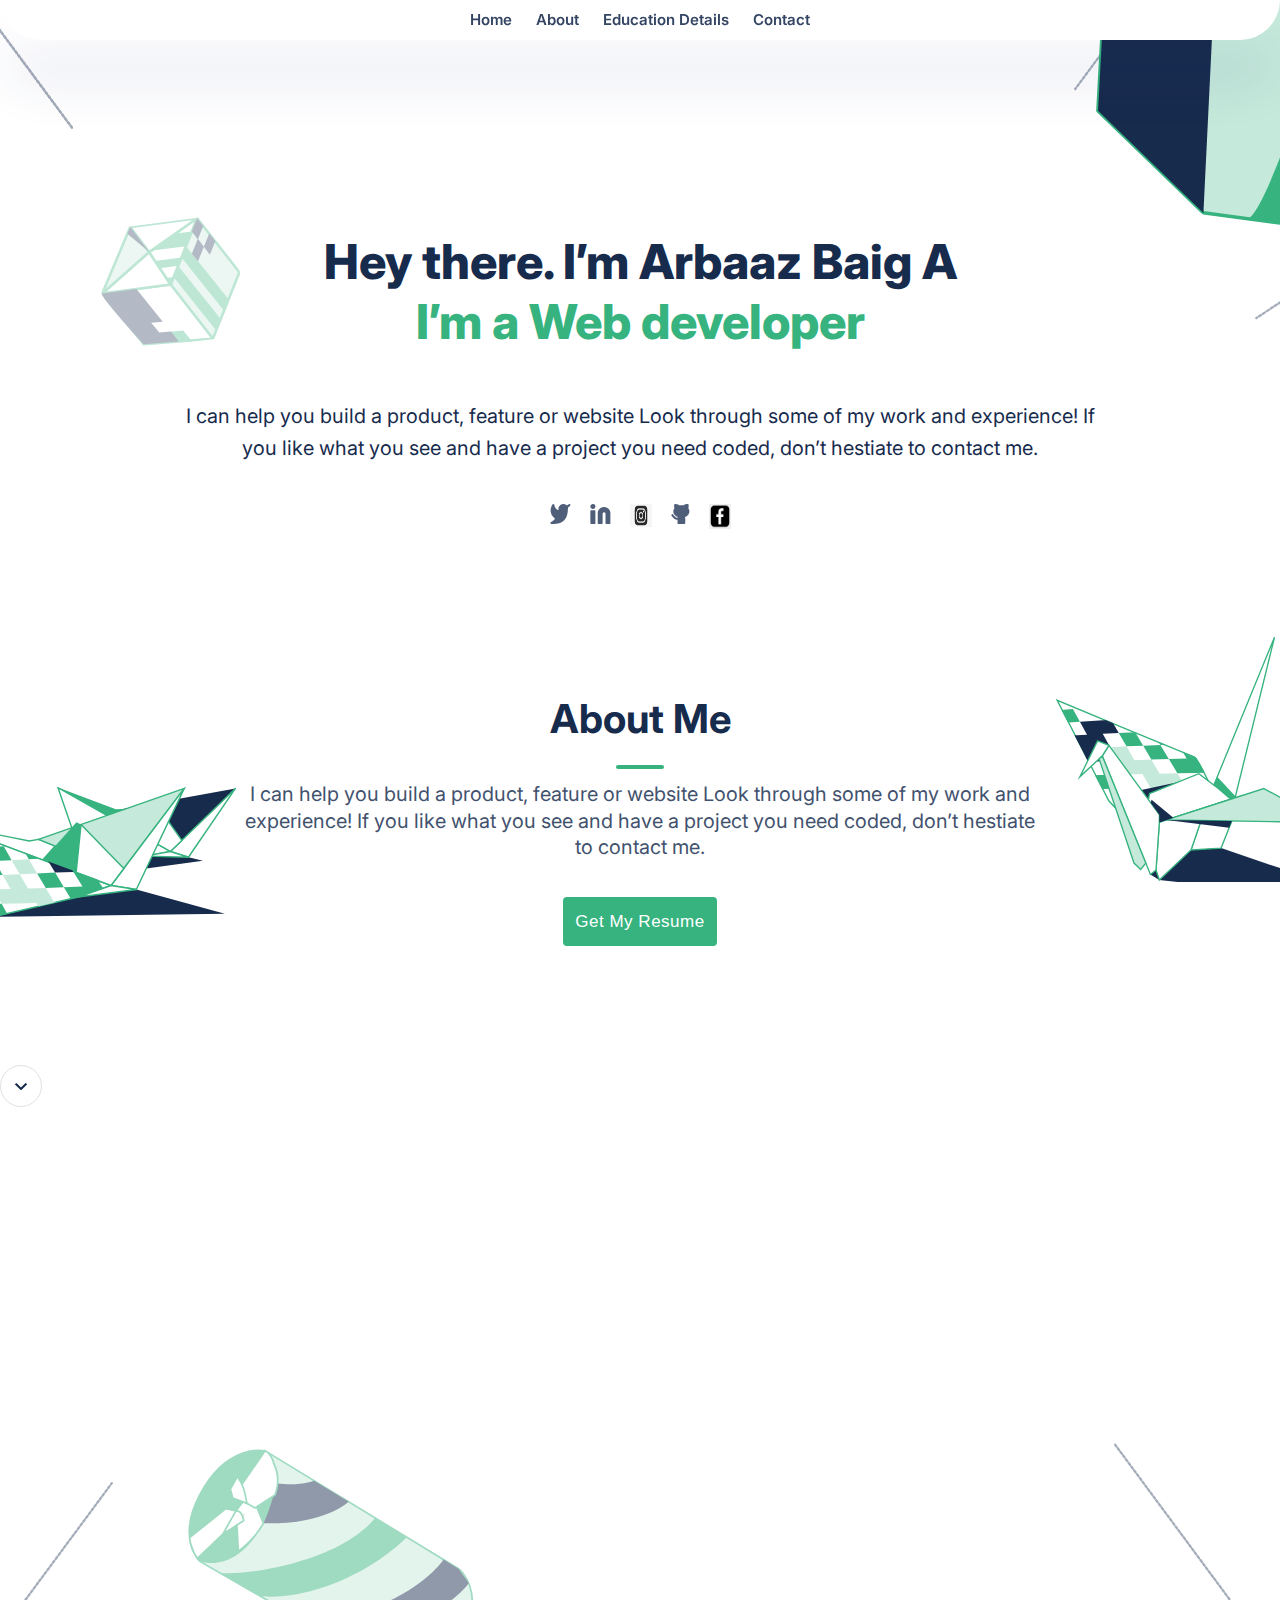
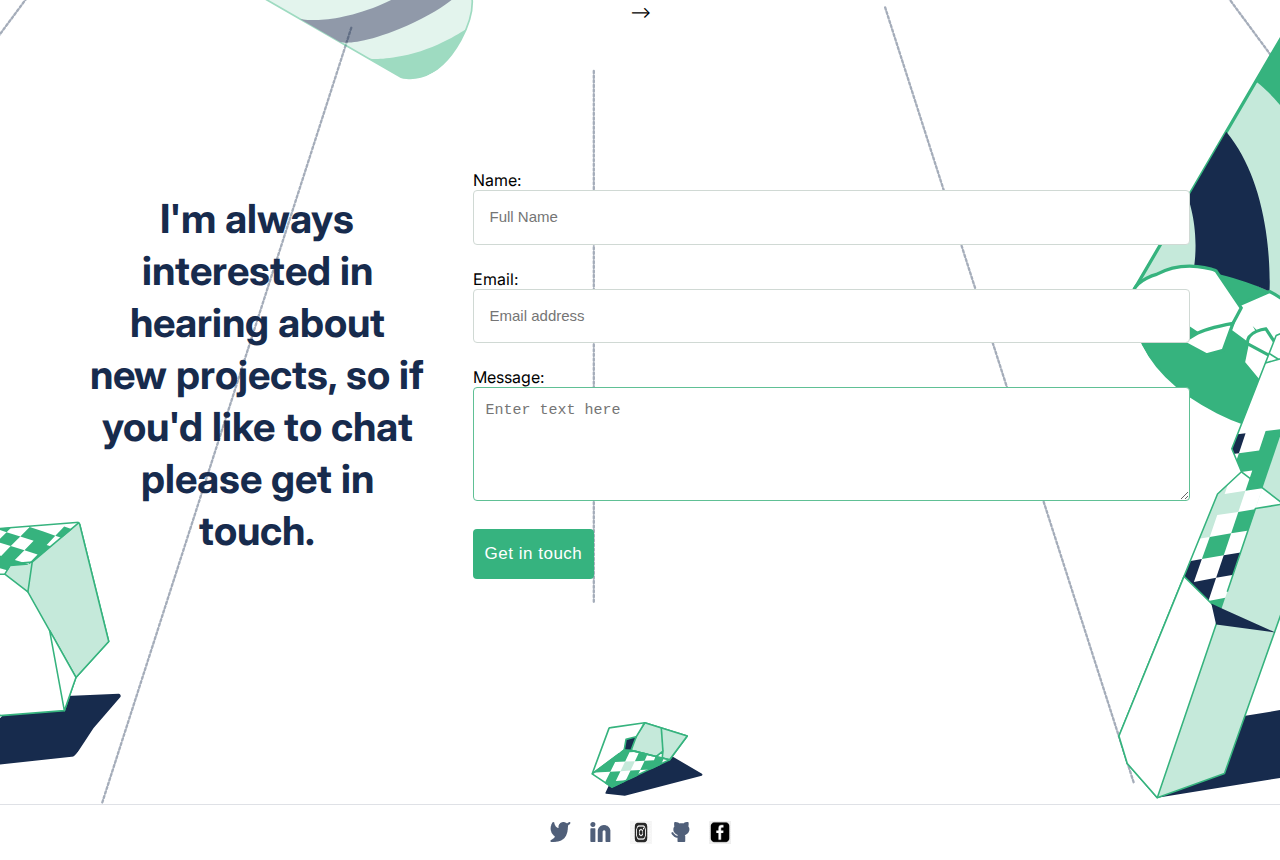
==== index.html @ 04746f84 "Add files via upload" ====
<!doctype html>
<html lang="en">

<head>
    <meta charset="utf-8">
    <meta name="viewport" content="width=device-width, initial-scale=1">

    <title>Portfolio</title>
    <meta name="description" content="Portfolio">
    <meta name="author" content="Arbaaz">
    <meta name="keywords" content="potfolio html css coding >

    <meta property="og:title" content="Portfolio">
    <meta property="og:type" content="website">
    <meta property="og:url" content="#">
    <meta property="og:description" content="Setting up a default portfolio according to template.">

    <link rel="stylesheet" href="css/main.css">
    <link rel="stylesheet" href="css/media-query.css">
    <link rel="license" href="LICENSE">

    <link rel="preconnect" href="https://fonts.googleapis.com">
    <link rel="preconnect" href="https://fonts.gstatic.com" crossorigin>
    <link href="https://fonts.googleapis.com/css2?family=Inter:wght@200;300;400;500&display=swap" rel="stylesheet">

    <script src="scripts/script.js" defer></script>
    <!-- Global site tag (gtag.js) - Google Analytics -->
    <script async src="https://www.googletagmanager.com/gtag/js?id=G-Q357Z2DNB4"></script>
    <script>
        window.dataLayer = window.dataLayer || [];
        function gtag() { window.dataLayer.push(arguments); }
        gtag('js', new Date());

        gtag('config', 'G-Q357Z2DNB4');
    </script>
</head>

<body>
    <div class="wrapper">
        <!-- Header and Nav menu -->
        <header>
            <nav class="top-nav">
                <a id="logo" class="mobile-only" href="#first-page">Welcome</a>
                <button type="button" class="mobile-only" id="open_nav_btn">&#9776;</button>
                <button type="button" class="mobile-only" id="close_nav_btn"><b>X</b></button>
                <ul id="drop-menu" class="drop-menu">
                    <li><a class="menuItem" href="#first-page">Home</a></li>
                    <li><a class="menuItem" href="#main-about">About</a></li>
                    <li><a class="menuItem" href="#second-page">Education Details</a></li>
                    <li><a class="menuItem" href="#contact-me">Contact</a></li>
                </ul>
            </nav>
        </header>

        <main>
            <!-- Main Page -->
            <section class="main-page" id="first-page">
                <h1>Hey there. I’m <span id="my-name">Arbaaz Baig A</span><br> <span id="developer">I’m a Web
                        developer</span></h1>
                <p> I can help you build a product, feature or website Look through some of my work and experience!
                    If you like what you see and have a project you need coded,
                    don’t hestiate to contact me.</p>
                <nav class="nav-bar-bot">
                    <ul>
                        <li>
                            <a href="https://twitter.com/@ArbaazBaig09"><img src="images/twitter.png" alt="Twitter icon"></a>
                        </li>
                        <li>
                            <a href=" www.linkedin.com/in/"><img src="images/Linkedin-icon.png"
                                    alt="Linkedin icon"></a>
                        </li>
                        <li class="imgg">
                            <a href="https://www.instagram.com/king_.slayer07/"><img src="images/insta.png" alt="Instagram icon"></a>
                        </li>
                        <li>
                            <a href="https://github.com/Arbaazbaig98"><img src="images/github.png" alt="Github icon"></a>
                        </li>
                        <li class="im">
                            <a href="https://www.facebook.com/arbaaz.baig.50"><img src="images/fbb1.png" alt="AngelList icon"></a>
                        </li>
                    </ul>
                </nav>
                <!-- About Page -->
                <section class="about-page">
                    <div id="main-about">
                        <h2 id="about-me">About Me</h2>
                        <hr class="separate">
                        <p> I can help you build a product, feature or website Look through some of my work and experience!
                            If
                            you like what you see and have a project you need coded,
                            don’t hestiate to contact me.</p>
                            <button type="button" class="btn"><a href="Cv.docx">Get My Resume</a></button>
                        </div>
                        <div id="more"><a href="#second-page"><img id="more-v" src="images/more-v.svg" alt="Next page"></a>
                        </div>
                    </section>
                    <!-- Project Page -->
                    <!-- <section class="project-page" id="second-page">
                        <header>
                            <h2 id="recent-works">My Recent Works</h2>
                            <hr class="separate">
                        </header>
                        <div class="projects" id="projects">
                        </div>
                        <div class="project_cards" id="popupWrapper">
                        </div>
                    </section>
                <div class="skill-cards">
                    <div class="card">
                        <img src="images/Icon-Langguage.svg" alt="">
                        <h4>Languages</h4>
                        <ul class="card-ul">
                            <li class="card-li">JavaScript</li>
                            <li class="card-li">Ruby</li>
                            <li class="card-li">Html</li>
                            <li class="card-li">css</li>
                        </ul>
                    </div>
                    <div class="card">
                        <img src="images/Icon-Name.svg" alt="">
                        <h4>Frameworks</h4>
                        <ul class="card-ul">
                            <li class="card-li">Bootstrap</li>
                            <li class="card-li">Ruby on rails</li>
                            <li class="card-li">RSpec</li>
                            <li class="card-li">Capybara</li>
                            <li class="card-li">Selenium</li>
                        </ul>
                    </div>
                    <div class="card">
                        <img src="images/Icon_skills.svg" alt="">
                        <h4>Skills</h4>
                        <ul class="card-ul">
                            <li class="card-li">Codekit</li>
                            <li class="card-li">GitHub</li>
                            <li class="card-li">Codepen</li>
                            <li class="card-li">Gitlab</li>
                            <li class="card-li">Terminal</li>
                        </ul>
                    </div>
                </div>
            </section>   --> -->

            <!-- Contact Page -->
            <section class="contact-page" id="contact-me">
                <header>
                    <h2>I'm always interested in hearing about new projects, so if you'd like to chat please get in
                        touch.</h2>
                </header>
                <form id="contact-form" action="https://formspree.io/f/moqyzrzd" method="post">
                    <ul>
                        <li>
                            <label class="form-label" for="username">Name:</label>
                            <input type="text" id="username" name="user-name" placeholder="Full Name" maxlength="30"
                                required>
                        </li>
                        <li>
                            <label class="form-label" for="useremail">Email:</label>
                            <input type="email" id="useremail" name="user-email" placeholder="Email address" required>
                        </li>
                        <li>
                            <label class="form-label" for="comment">Message:</label>
                            <textarea name="msg" id="comment" maxlength="500" placeholder="Enter text here"
                                required></textarea>
                        </li>
                    </ul>
                    <button type="submit">Get in touch</button>
                </form>
            </section>
        </main>

        <footer class="end-page">
            <nav class="nav-bar-bot">
                <ul id="nav-list">
                    <li>
                        <a class="s-link" href="https://twitter.com/"><img src="images/twitter.png" alt="Twitter icon"></a>
                    </li>
                    <li>
                        <a class="s-link" href=" www.linkedin.com/in/"><img src="images/Linkedin-icon.png"
                                alt="Linkedin icon"></a>
                    </li>
                    <li class="imgg">
                        <a class="s-link" href="https://instagram.com/king_.slayer07"><img src="images/insta.png" alt="Medium icon"></a>
                    </li>
                    <li>
                        <a class="s-link" href="https://github.com/Arbaazbaig98"><img src="images/github.png" alt="Github icon"></a>
                    </li>
                    <li class="imgg">
                        <a class="s-link" href="https://www.facebook.com/arbaaz.baig.50"><img src="images/fbb1.png" alt="AngelList icon"></a>
                    </li>
                </ul>
            </nav>
            <a class="my-email mobile-only" href="#">arbaazbaig98@gmail.com</a>
            <hr class="ender mobile-only">
        </footer>
    </div>
</body>
</html>
---- css/main.css ----
/* All document */
* {
  -webkit-box-sizing: border-box;
  -moz-box-sizing: border-box;
  box-sizing: border-box;
}

html {
  /* scroll smoothly via more button */
  scroll-behavior: smooth;
}

body {
  font-family: 'Inter', sans-serif;
  font-style: normal;
  margin: 0%;
  padding: 0%;
  overflow-x: hidden;
}

.wrapper {
  display: flex;
  flex-direction: column;
  margin: 0%;
  padding: 0%;
}

h2 {
  font-weight: bold;
  font-size: 2.5rem;
  line-height: 130%;
  text-align: center;
  color: #172b4d;
}

ul {
  list-style: none;
  padding: 0;
}

a {
  text-decoration: none;
}
.imgg img{
  height: 23px;
  width: 22px;
}
.im img{
  height: 25px;
  width: 22px;
}
.btn a:link{
  color: white;
}
button {
  padding: 12px;
  background-color: #36b37f;
  border: none;
  border-radius: 4px;
  font-weight: 500;
  font-size: 1.0625rem;
  line-height: 150%;
  display: flex;
  align-items: center;
  text-align: center;
  letter-spacing: 0.03em;
  color: #fff;
  margin-bottom: 24px;
  transition: all ease-in-out 0.1s;
}

button:hover {
  cursor: pointer;
  background-color: #008552;
  box-shadow: 0 8px 16px rgba(54, 179, 127, 0.24);
  scale: 1.1;
}

button:active {
  background-color: #008552;
}

/*
  ***NAVBAR***
*/

.top-nav {
  display: block;
  position: fixed;
  top: 0;
  right: 0;
  left: 0;
  z-index: 2;
  width: 100vw;
  height: 48px;
  background-color: white;
  box-shadow: 0 8px 16px rgba(37, 47, 137, 0.08);
}

#logo {
  position: fixed;
  left: 0;
  margin: 10px 24px;
  color: #28352f;
  font-style: normal;
  font-weight: 600;
  font-size: 1.25rem;
  line-height: 140%;
  transition: all ease-in 0.5s;
}

/* copied and adjusted from https://www.tutorialspoint.com/Wobble-Animation-Effect-with-CSS */
@keyframes wobble {
  0% { transform: translateX(0%); }
  15% { transform: translateX(-12.5%) rotate(-5deg); }
  30% { transform: translateX(10%) rotate(3deg); }
  45% { transform: translateX(-7.5%) rotate(-3deg); }
  60% { transform: translateX(5%) rotate(2deg); }
  75% { transform: translateX(-2.5%) rotate(-1deg); }
  100% { transform: translateX(0%); }
}

#logo:hover {
  scale: 1.3;
  animation: wobble 1.5s;
}

#open_nav_btn {
  display: flex;
  align-items: center;
  justify-content: center;
  position: absolute;
  top: 0;
  right: 0;
  width: 24px;
  height: 24px;
  margin: 10px 24px;
  color: #28352f;
  background-color: white;
  font-style: normal;
  font-weight: 600;
  font-size: 1.25rem;
  line-height: 140%;
  transition: all ease-in 0.5s;
}

#close_nav_btn {
  display: none;
  align-items: center;
  justify-content: center;
  position: absolute;
  top: 0;
  right: 0;
  width: 24px;
  height: 24px;
  margin: 10px 24px;
  color: #67798e;
  background-color: white;
  font-style: normal;
  font-weight: 600;
  font-size: 1.25rem;
  line-height: 140%;
  transition: all ease-in 0.5s;
}

#close_nav_btn:hover,
#open_nav_btn:hover {
  cursor: pointer;
  scale: 1.3;
  animation: wobble 1.5s;
  background-color: white;
  box-shadow: none;
}

.drop-menu {
  display: flex;
  flex-direction: column;
  justify-content: space-evenly;
  position: absolute;
  top: 0;
  right: 0;
  left: 0;
  bottom: 57px;
  width: 100vw;
  height: 0;
  margin-top: 48px;
  padding: 0;
  background-color: white;
  border-radius: 0 0 50px 50px;
  transition: 0.5s;
}

.drop-menu li {
  margin: 0 50px;
}

.drop-menu a {
  font-weight: 600;
  font-size: 2rem;
  line-height: 137%;
  color: #3a4a42;
  transition: all 0.1s ease-out;
}

.menuItem {
  display: none;
}

.menuItem:hover {
  text-shadow: 2px 2px rgba(37, 47, 137, 0.5);
  text-decoration: underline;
}

.active {
  text-transform: uppercase;
}

/*
  ***MAIN PAGE***
*/
.main-page {
  display: flex;
  flex-direction: column;
  align-items: center;
  justify-content: center;
  margin-top: 48px;
  background-image: url(../images/header-illsutration-mobile@2x.svg);
  background-repeat: no-repeat;
  background-size: cover;
  background-position: center center;
}

.main-page h1 {
  margin: 64px 24px 58px 24px;
  max-width: 327px;
  font-weight: bold;
  font-size: 2.5rem;
  line-height: 130%;
  text-align: center;
  color: #172b4d;
}

#my-name {
  transition: all 0.2s ease-in-out;
}

#my-name:hover {
  animation: underlineText 0.5s ease-in-out alternate infinite, colorText 0.5s ease-in-out alternate infinite;
}

@keyframes underlineText {
  from { border-bottom: thin dotted #172b4d; }
  to { border-bottom: thick solid #36b37e; }
}

@keyframes colorText {
  from { color: #172b4d; }
  to { color: #36b37e; }
}

#developer { color: #36b37e; }

.main-page p {
  margin: 24px;
  font-weight: normal;
  font-size: 1.25rem;
  line-height: 140%;
  text-align: center;
  color: #172b4d;
}

.nav-bar-bot ul {
  display: flex;
  width: 50vw;
  max-width: 200px;
  justify-content: space-around;
}

.nav-bar-bot li {
  display: flex;
}

.s-link {
  display: flex;
  align-items: center;
}

.s-link:hover {
  animation: bounce 1.2s ease-in-out infinite;
}

@keyframes bounce {
  0% { transform: translateY(0); }

  50% {
    transform: translateY(-5px);
    scale: 1.15;
  }

  100% { transform: translateY(0); }
}

#more {
  width: 42px;
  height: 42px;
  margin-top: 64px;
}

#more-v {
  padding: 16px 13px;
  border: 1px solid #dfe1e6;
  border-radius: 32px;
  transition: all 0.5s ease-out;
}

#more-v:hover {
  background-color: #36b37f;
  box-shadow: 0 8px 168px rgba(54, 179, 127, 0.24);
  scale: 1.25;
  border: 1px solid #008552;
}

/*
    ***PROJECT PAGE***
*/

.project-page {
  display: grid;
  align-items: center;
}

.project-page header {
  display: flex;
  flex-direction: column;
  justify-content: center;
  align-items: center;
}

#recent-works {        /* This h2 specific */
  margin-top: 48px;
  margin-bottom: 24px;
}

.separate {
  margin-bottom: 62px;
  width: 48px;
  height: 4px;
  background: #36b37e;
  border: none;
  border-radius: 24px;
  transition: all ease-in-out 1s;
}

#recent-works:hover + .separate {
  width: 341px;
}

.projects {
  display: grid;
  grid-template-columns: repeat(auto-fit, 329px);
  align-content: center;
  justify-content: center;
  gap: 24px;
  margin: 26px;
}

.proj {
  display: flex;
  flex-direction: column;
  width: 329px;
  height: 476px;
  border-radius: 12px;
  border: 1px solid lightgrey;
  background-repeat: no-repeat;
  background-position: top;
  background-size: contain;
  justify-content: flex-end;
  transition: scale ease-in-out 0.1s;
}

.proj:hover {
  scale: 1.05;
}

.proj-text {
  display: flex;
  flex-direction: column;
  align-items: center;
  justify-content: space-between;
  height: 222px;
  background-color: white;
  border-radius: 8px;
  margin: 1px;
}

.proj-text h4 {
  margin: 16px;
  font-weight: 600;
  font-size: 1.5rem;
  line-height: 133%;
  display: flex;
  align-items: center;
  text-align: center;
  color: #3a4a42;
  transition: scale ease-in-out 0.1s;
}

.proj-text *:hover {
  scale: 1.1;
}

.proj-text ul {
  display: flex;
  width: 100%;
  justify-content: center;
}

.proj-text ul:hover {
  scale: 1;
}

.proj-text li {
  padding: 8px 12px;
  margin: 2px;
  background: #ebf0ee;
  border-radius: 4px;
  font-weight: 600;
  font-size: 0.75rem;
  line-height: 133%;
  letter-spacing: 0.03em;
  color: #3a4a42;
  transition: scale ease-in-out 0.1s;
}

.proj-text button {
  margin-bottom: 8px;
}

/* ***POPUP*** */

.proj_background {
  position: fixed;
  z-index: 4;
  top: 0;
  right: 0;
  bottom: 0;
  left: 0;
  background-color: #c1c7d0;
  mix-blend-mode: multiply;
}

.proj_card {
  overflow-y: scroll;
  display: flex;
  flex-direction: column;
  position: fixed;
  z-index: 5;
  top: 16px;
  right: 16px;
  bottom: 16px;
  left: 16px;
  border-radius: 16px;
  background-color: white;
}

.close_card {
  display: flex;
  justify-content: center;
  align-items: center;
  position: absolute;
  z-index: 6;
  font-size: 1.5rem;
  top: 38px;
  right: 38px;
  width: 40px;
  height: 40px;
  margin: 0;
  color: #fff;
  background-color: transparent;
  transition: scale ease-in-out 0.1s;
}

.close_card:hover {
  background-color: transparent;
  color: #091e42;
}

.close_card:active {
  background-color: transparent;
  color: #091e42;
}

.proj_img {
  margin: 16px 16px 0 16px;
  border-radius: 8px;
  transition: scale ease-in-out 0.1s;
}

.proj_title {
  font-weight: 600;
  font-size: 2rem;
  line-height: 137%;
  color: #172b4d;
  margin: 12px 16px;
  margin-right: 16px;
  transition: scale ease-in-out 0.1s;
}

.proj_langs {
  display: flex;
  margin: 0 16px 0 8px;
  transition: scale ease-in-out 0.1s;
}

.proj_langs li {
  display: inline;
  padding: 8px 12px;
  background: #ebf0ee;
  border-radius: 4px;
  font-weight: 600;
  font-size: 0.75rem;
  line-height: 133%;
  letter-spacing: 0.03em;
  color: #3a4a42;
  transition: scale ease-in-out 0.1s;
  margin-left: 8px;
}

.proj_desc {
  font-weight: normal;
  font-size: 1rem;
  line-height: 150%;
  color: #344563;
  margin-left: 16px;
  margin-right: 16px;
}

.proj_see {
  display: flex;
  margin-left: 10px;
  margin-right: 10px;
}

.proj_see button {
  display: flex;
  justify-content: space-around;
  min-width: 141px;
  margin: 0 6px 20px 6px;
}

.proj_see a {
  color: #fff;
}

.proj_see img {
  margin: 0 14px;
}

.close_card:hover,
.proj_langs li:hover {
  scale: 1.1;
}

/*
    ***ABOUT PAGE***
*/

.about-page {
  display: grid;
  flex-direction: column;
  align-items: center;
  justify-content: center;
  background-image: url(../images/illustration\ 1-\ about\ me-mobile.svg);
  background-position: top right;
  background-repeat: no-repeat;
}

#main-about {
  display: flex;
  flex-direction: column;
  align-items: center;
  margin: 0;
  width: 100vw;
  margin-bottom: 33px;
  background-image: url(../images/illustration\ 2-about\ me\ mobile.svg);
  background-position: bottom left;
  background-repeat: no-repeat;
}

#about-me {
  margin-top: 56px;
  margin-bottom: 12px;
}

#about-me:hover + .separate {
  width: 190px;
}

#main-about p {
  margin-top: 0;
  padding: 12px;
  font-weight: normal;
  font-size: 1.25rem;
  line-height: 133%;
  text-align: center;
  color: #42526e;
}

.skill-cards {
  display: grid;
  grid-template-columns: repeat(auto-fit, 327px);
  align-content: center;
  justify-content: center;
  gap: 24px;
  margin: 24px;
}

.card {
  display: flex;
  flex-direction: column;
  width: 327px;
  height: 352px;
  background-image: url(../images/Img\ Plaholder\ about.png);
  background-repeat: no-repeat;
  align-items: center;
  transition: scale ease-in-out 0.1s;
}

.card:hover {
  scale: 1.05;
}

.card img {
  margin: 40px;
  width: 80px;
  height: 80px;
  background-color: white;
  padding: 16px;
  border-radius: 50%;
  box-shadow: 0 16px 24px rgba(37, 47, 137, 0.08);
  transition: scale ease-in-out 0.1s;
}

.card *:hover {
  scale: 1.1;
}

.card h4 {
  margin: 24px;
  font-weight: 600;
  font-size: 1.5rem;
  line-height: 133%;
  text-align: center;
  color: #344563;
  transition: scale ease-in-out 0.1s;
}

.card-ul {
  display: flex;
  flex-wrap: wrap;
  margin-bottom: 20px;
  margin-top: 0%;
  width: 100%;
  justify-content: center;
}

.card-ul:hover {
  scale: 1;
}

.card-li {
  padding: 12px;
  margin: 4px;
  background: #fff;
  border-radius: 8px;
  font-weight: 600;
  font-size: 0.75rem;
  line-height: 133%;
  letter-spacing: 0.03em;
  color: #008552;
  transition: scale ease-in-out 0.1s;
}

/*
  Contact Page
*/

.contact-page {
  display: grid;
  align-items: center;
  background-image: url(../images/Frame.svg);
  background-repeat: no-repeat;
  background-position: right bottom;
}

.contact-page h2 {
  margin: 60px 24px;
}

#contact-form {
  display: flex;
  flex-direction: column;
  align-items: center;
  width: 100vw;
}

#contact-form ul {
  width: 100%;
  padding: 0 24px;
}

#contact-form li {
  padding-bottom: 24px;
}

#contact-form input {
  width: 100%;
  border-radius: 4px;
  padding: 15px 16px;
  border: 1px solid #d0d9d4;
  font-weight: normal;
  font-size: 0.9375rem;
  line-height: 150%;
  color: #091e42;
  transition: all 0.2s ease-in-out;
}

#username {
  text-transform: capitalize;
}

#comment {
  width: 100%;
  height: 114px;
  border-radius: 4px;
  padding: 12px;
  border: 1px solid #60c095;
  font-weight: normal;
  font-size: 0.9375rem;
  line-height: 150%;
}

#contact-form input:hover,
#comment:hover {
  border: 2px solid #008552;
}

#contact-form input:focus,
#comment:focus {
  scale: 1.02;
}

#contact-form button {
  margin-bottom: 0;
}

small {
  color: rgb(255, 1, 1);
  background-color: beige;
  border: 1px solid red;
  border-radius: 2px;
  padding: 5px;
  margin: 2px 0 24px 0;
}

/*
  Footer
*/

.end-page {
  display: flex;
  flex-direction: column;
  align-items: center;
}

.my-email {
  text-align: center;
  width: 100%;
  height: 189px;
  font-style: normal;
  font-weight: normal;
  font-size: 1.25rem;
  line-height: 133%;
  color: #42526e;
}

.ender {
  margin: 134px auto 8px auto;
  background: #0d151e;
  border-radius: 10px;
  border: none;
}
---- css/media-query.css ----
@media (min-width: 1080px) {
  .mobile-only {
    display: none;
  }

  .top-nav {
    display: flex;
    flex-direction: row;
    justify-content: center;
    height: 0;
  }

  .drop-menu {
    flex-direction: row;
    justify-content: center;
    width: auto;
    height: 40px;
    padding: 0;
    margin-top: 0;
    box-shadow: 0 48px 48px rgba(37, 47, 137, 0.08);
  }

  .drop-menu li {
    display: flex;
    margin: 0;
  }

  .drop-menu a {
    display: initial;
    padding: 10px 12px;
    font-size: 15px;
    line-height: 133%;
    text-align: center;
    color: #344563;
    width: auto;
  }

  /*
  ***MAIN PAGE***
  */

  .main-page {
    margin-top: 0;
    background-image: url(../images/Header-llustration-desktop@2x.svg);
  }

  .main-page h1 {
    margin: 232px 260px 24px 260px;
    font-weight: 800;
    font-size: 48px;
    line-height: 125%;
    max-width: 920px;
  }

  .main-page p {
    max-width: 920px;
    font-style: normal;
    font-weight: normal;
    font-size: 20px;
    line-height: 160%;
    text-align: center;
    color: #172b4d;
  }

  .nav-bar-bot ul {
    width: 200px;
    justify-content: space-around;
  }

  #more {
    margin-top: 91px;
    margin-bottom: 495px;
  }

  /*
      ***PROJECT PAGE***
  */

  .separate {
    margin-bottom: 0;
  }

  .projects {
    margin-top: 28px;
  }

  /* POPUP */
  .proj_card {
    max-width: 920px;
    max-height: 1083px;
    margin: auto;
    top: calc(height / 2);
    left: calc(width / 2);
  }

  .close_card {
    position: initial;
    background: #67798e;
    mix-blend-mode: multiply;
    border-radius: 8px;
    padding: 14px;

    /* justify-self: flex-end; */
    align-self: flex-end;
    margin: 24px 24px 0 0;
    order: 0;
  }

  .proj_img {
    margin: 14px 24px 0 24px;
    order: 1;
  }

  .proj_see {
    margin: 24px 13px 0 0;
    order: 2;
    align-self: flex-end;
  }

  .proj_see button {
    margin: 0 12px 0 0;
  }

  .proj_title {
    margin: -49.5px 12px 20px 26px;
    order: 3;
    align-self: flex-start;
  }

  .proj_langs {
    margin: 20px 0 0 24px;
    order: 4;
  }

  .proj_desc {
    margin: 36px 24px 44px 24px;
    order: 5;
  }

  /*
    ***ABOUT PAGE***
  */

  .about-page {
    margin-top: 88px;
    background-image: url(../images/desktop-about-right.svg);
  }

  #main-about {
    background-image: url(../images/illustration-about-me-2-desktop@2x.svg);
    background-position: bottom 29px left;
    margin-bottom: 28px;
  }

  .about-page h2 {
    margin-top: 78px;
    margin-bottom: 24px;
  }

  .about-page p {
    max-width: 920px;
    margin-left: 224px;
    margin-right: 224px;
  }

  .about-page button {
    margin: 0;
  }

  /*
    ***CONTACT PAGE***
  */

  .contact-page {
    grid-template-columns: 1fr 2fr;
    gap: 24px;
    align-items: center;
    width: 100vw;
    padding: 148px 7% 225px 7%;
    background-image: url(../images/contact-left-1@2x.svg), url(../images/contact-bottom-desktop@2x.svg), url(../images/contact-right@2x.svg);
    background-position: bottom left, bottom center, bottom right;
  }

  .contact-page h2 {
    margin: 0 24px 0 0;
  }

  #contact-form {
    width: auto;
    align-items: flex-start;
  }

  #contact-form ul {
    width: 100%;
    padding: 0;
    margin: 0;
  }

  #contact-form button {
    margin: 0;
  }

  small {
    margin-bottom: 0;
  }

  /*
    ***FOOTER***
  */

  footer { border-top: 1px solid #dfe1e6; }

  .my-email { display: none; }

  .ender { display: none; }
}
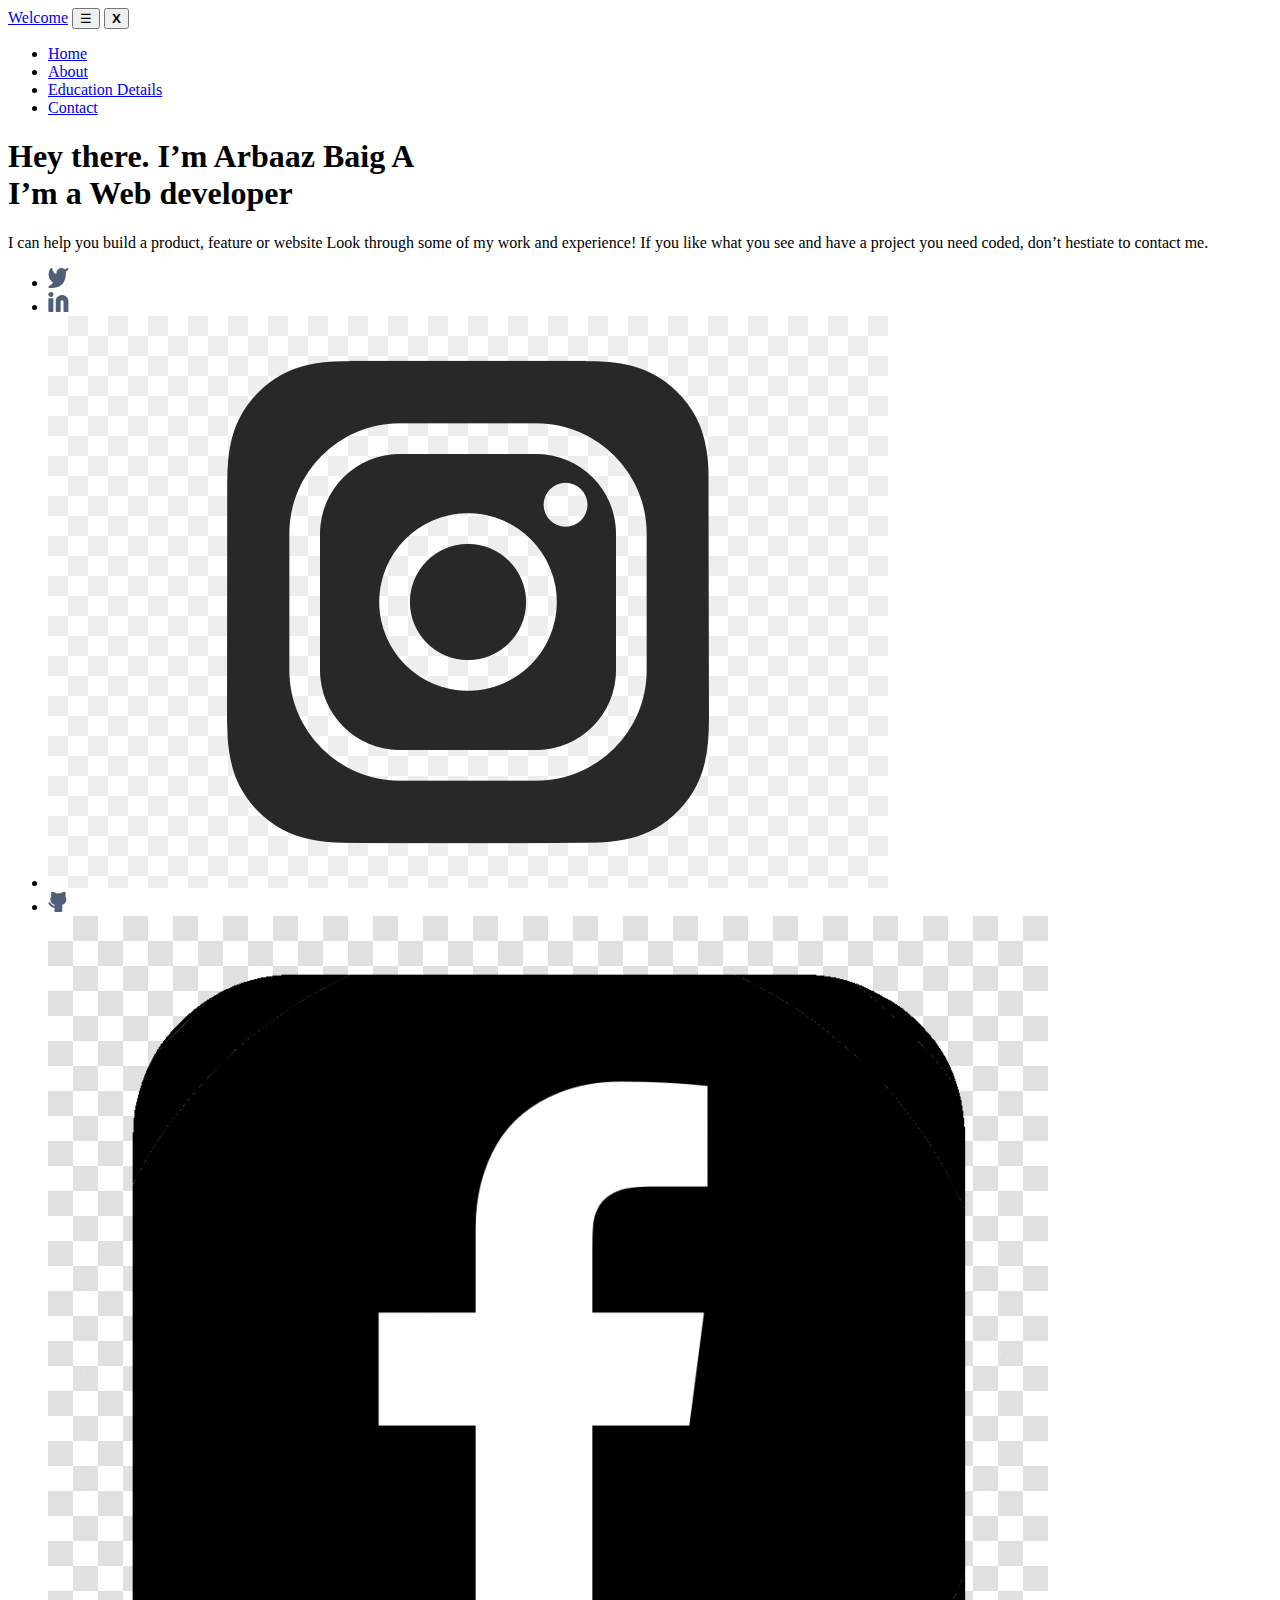
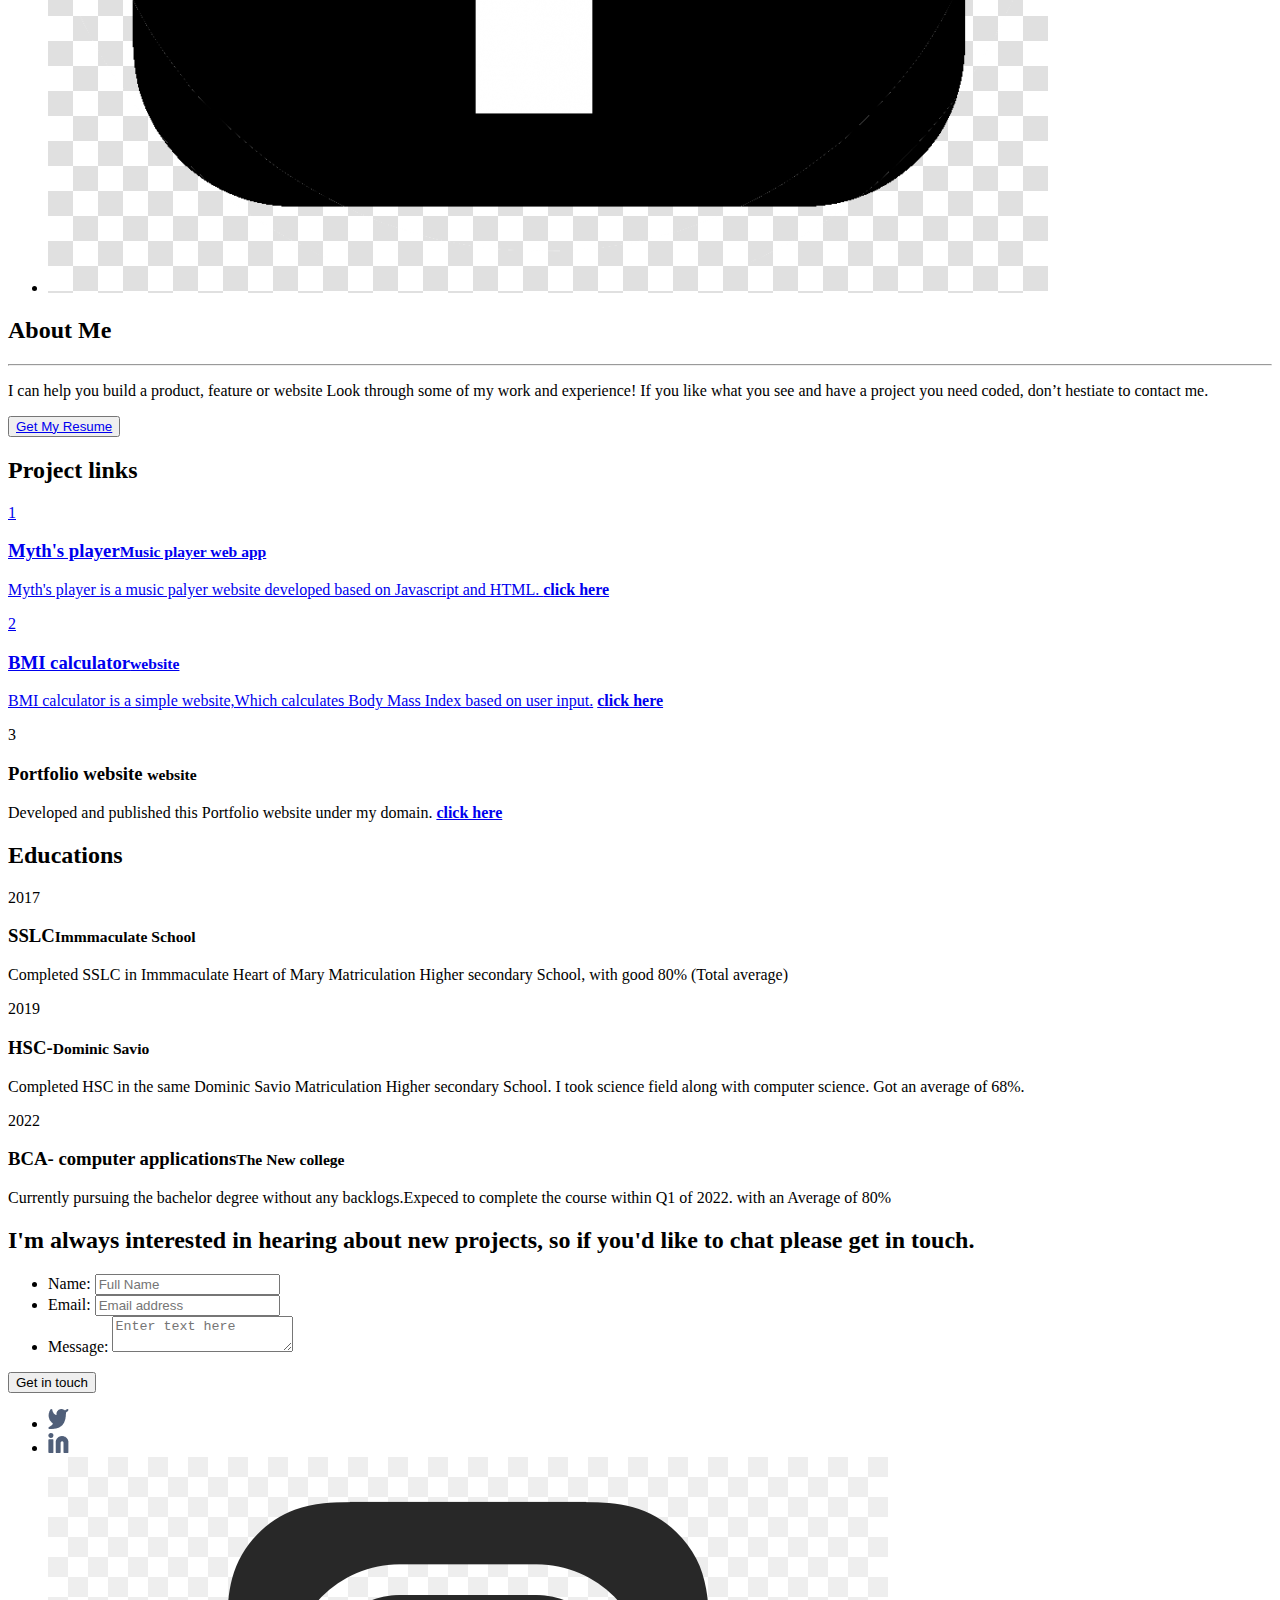
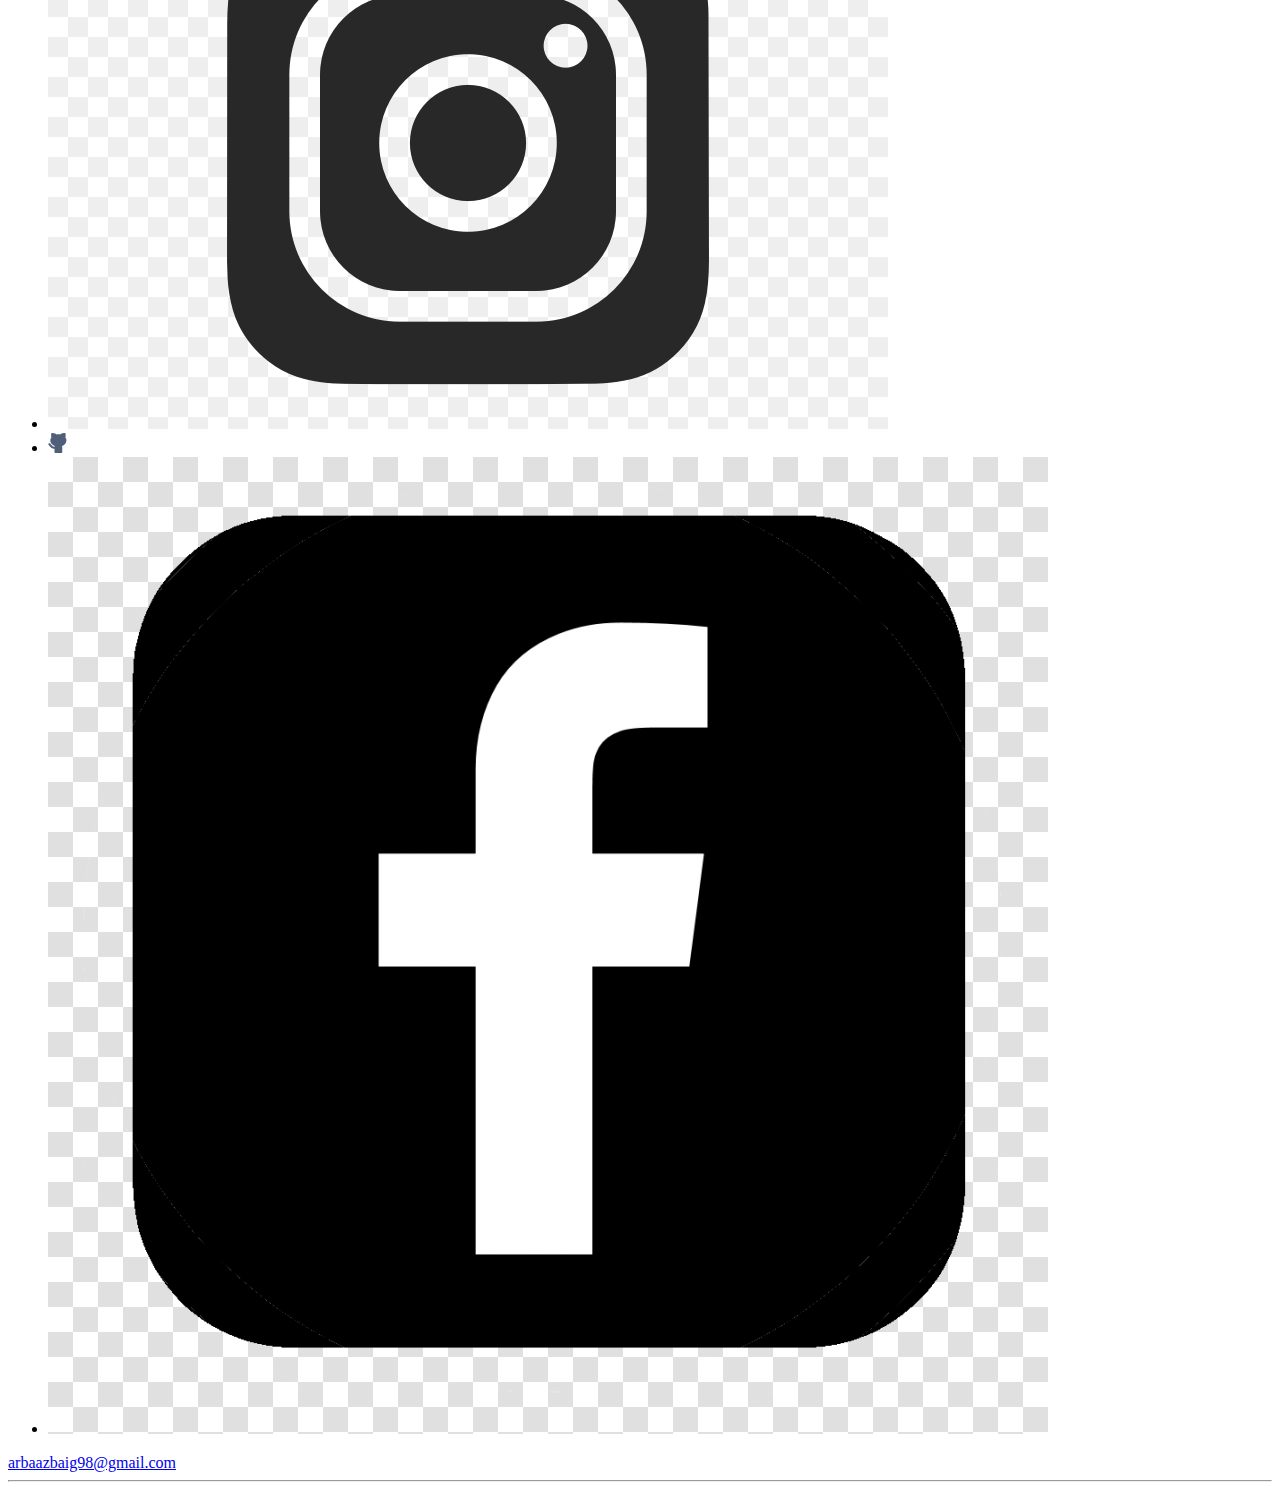
==== commit 56133843: "Add files via upload" ====
--- a/index.html
+++ b/index.html
@@ -10,13 +10,17 @@
     <meta name="author" content="Arbaaz">
     <meta name="keywords" content="potfolio html css coding >
 
-    <meta property="og:title" content="Portfolio">
+    <meta property=" og:title" content="Portfolio">
     <meta property="og:type" content="website">
     <meta property="og:url" content="#">
     <meta property="og:description" content="Setting up a default portfolio according to template.">
-
-    <link rel="stylesheet" href="css/main.css">
-    <link rel="stylesheet" href="css/media-query.css">
+    <!-- <link rel="stylesheet" href="style.css"> -->
+    <!-- <link rel="stylesheet" href="css/bootstrap.min.css"> -->
+  <!-- <link rel="stylesheet" href="css/unicons.css"> -->
+  <link rel="stylesheet" href="css/owl.carousel.min.css">
+  <!-- <link rel="stylesheet" href="css/owl.theme.default.min.css" -->
+    <link rel="stylesheet" href="css1/main.css">
+    <link rel="stylesheet" href="css1/media-query.css">
     <link rel="license" href="LICENSE">
 
     <link rel="preconnect" href="https://fonts.googleapis.com">
@@ -54,7 +58,7 @@
 
         <main>
             <!-- Main Page -->
-            <section class="main-page" id="first-page">
+            <ection class="main-page" id="first-page">
                 <h1>Hey there. I’m <span id="my-name">Arbaaz Baig A</span><br> <span id="developer">I’m a Web
                         developer</span></h1>
                 <p> I can help you build a product, feature or website Look through some of my work and experience!
@@ -63,20 +67,23 @@
                 <nav class="nav-bar-bot">
                     <ul>
                         <li>
-                            <a href="https://twitter.com/@ArbaazBaig09"><img src="images/twitter.png" alt="Twitter icon"></a>
+                            <a href="https://twitter.com/@ArbaazBaig09"><img src="images/twitter.png"
+                                    alt="Twitter icon"></a>
                         </li>
                         <li>
-                            <a href=" www.linkedin.com/in/"><img src="images/Linkedin-icon.png"
-                                    alt="Linkedin icon"></a>
+                            <a href=" www.linkedin.com/in/"><img src="images/Linkedin-icon.png" alt="Linkedin icon"></a>
                         </li>
                         <li class="imgg">
-                            <a href="https://www.instagram.com/king_.slayer07/"><img src="images/insta.png" alt="Instagram icon"></a>
+                            <a href="https://www.instagram.com/king_.slayer07/"><img src="images/insta.png"
+                                    alt="Instagram icon"></a>
                         </li>
                         <li>
-                            <a href="https://github.com/Arbaazbaig98"><img src="images/github.png" alt="Github icon"></a>
+                            <a href="https://github.com/Arbaazbaig98"><img src="images/github.png"
+                                    alt="Github icon"></a>
                         </li>
                         <li class="im">
-                            <a href="https://www.facebook.com/arbaaz.baig.50"><img src="images/fbb1.png" alt="AngelList icon"></a>
+                            <a href="https://www.facebook.com/arbaaz.baig.50"><img src="images/fbb1.png"
+                                    alt="AngelList icon"></a>
                         </li>
                     </ul>
                 </nav>
@@ -85,114 +92,158 @@
                     <div id="main-about">
                         <h2 id="about-me">About Me</h2>
                         <hr class="separate">
-                        <p> I can help you build a product, feature or website Look through some of my work and experience!
+                        <p> I can help you build a product, feature or website Look through some of my work and
+                            experience!
                             If
                             you like what you see and have a project you need coded,
                             don’t hestiate to contact me.</p>
-                            <button type="button" class="btn"><a href="Cv.docx">Get My Resume</a></button>
+                        <button type="button" class="btn"><a href="Cv.docx">Get My Resume</a></button>
+                    </div>
+                    <!-- <div id="more"><a href="#second-page"><img id="more-v" src="images/more-v.svg" alt="Next page"></a>
+                        </div> -->
+                </section>
+                <section>
+                    <div class="col-lg-6 col-12">
+                        <h2 class="mb-4">Project links</h2>
+
+                        <div class="timeline">
+                            <div class="timeline-wrapper">
+                                <div class="timeline-yr">
+                                    <a class="projectlink" href="https://kingslayerarbaaz.github.io/Music-Library/">
+                                        <span>1</span>
+                                </div>
+                                <div class="timeline-info">
+                                    <h3><span>Myth's player</span><small>Music player web app</small></h3>
+                                    <p>Myth's player is a music palyer website developed based on Javascript and HTML.
+                                        <a class="projectlink" href="https://kingslayerarbaaz.github.io/Music-Library/"><b>click
+                                                here</b></a>
+                                    </p>
+                                </div></a>
+                            </div>
+
+                            <div class="timeline-wrapper">
+                                <div class="timeline-yr">
+                                    <a class="projectlink" href="http://arbaazbaig.me/Crime-Report-System/">
+                                        <span>2</span>
+                                </div>
+
+                                <div class="timeline-info">
+
+                                    <h3><span>BMI calculator</span><small>website</small></h3>
+                                    <p>BMI calculator is a simple website,Which calculates Body Mass Index based on user
+                                        input.</a> <a class="projectlink"
+                                            href="http://arbaazbaig.me/Crime-Report-System/"><b>click here</b></p>
+                                    </a>
+                                </div>
+                            </div>
+
+                            <div class="">
+                                <div class="">
+                                    <span>3</span>
+                                </div>
+
+                                <div class="">
+
+                                    <h3><span>Portfolio website <small>website</small></h3>
+                                    <p>Developed and published this Portfolio website under my domain. </a> <a
+                                            class="projectlink" href="https://arbaazbaig.me/"><b>click here</b></p>
+                                    </a>
+                                </div>
+                            </div>
                         </div>
-                        <div id="more"><a href="#second-page"><img id="more-v" src="images/more-v.svg" alt="Next page"></a>
+                    </div>
+
+                    <div class="col-lg-6 col-12">
+                        <h2 class="mb-4 mobile-mt-2">Educations</h2>
+                        <div class="">
+                            <div class="">
+                                <div class="">
+                                    <span>2017</span>
+                                </div>
+                                <div class="">
+                                    <h3><span>SSLC</span><small>Immmaculate School</small></h3>
+                                    <p>Completed SSLC in Immmaculate Heart of Mary Matriculation Higher secondary
+                                        School, with good 80% (Total average)</p>
+                                </div>
+                            </div>
+                            <div class="">
+                                <div class="">
+                                    <span>2019</span>
+                                </div>
+                                <div class="">
+                                    <h3><span>HSC-</span><small>Dominic Savio</small></h3>
+                                    <p>Completed HSC in the same Dominic Savio Matriculation Higher secondary School. I
+                                        took science field along with computer science. Got an average of 68%. </p>
+                                </div>
+                            </div>
+                            <div class="">
+                                <div class="">
+                                    <span>2022</span>
+                                </div>
+                                <div class="">
+                                    <h3><span>BCA- computer applications</span><small>The New college </small></h3>
+                                    <p>Currently pursuing the bachelor degree without any backlogs.Expeced to complete
+                                        the course within Q1 of 2022. with an Average of 80%</p>
+                                </div>
+                            </div>
                         </div>
-                    </section>
-                    <!-- Project Page -->
-                    <!-- <section class="project-page" id="second-page">
-                        <header>
-                            <h2 id="recent-works">My Recent Works</h2>
-                            <hr class="separate">
-                        </header>
-                        <div class="projects" id="projects">
-                        </div>
-                        <div class="project_cards" id="popupWrapper">
-                        </div>
-                    </section>
-                <div class="skill-cards">
-                    <div class="card">
-                        <img src="images/Icon-Langguage.svg" alt="">
-                        <h4>Languages</h4>
-                        <ul class="card-ul">
-                            <li class="card-li">JavaScript</li>
-                            <li class="card-li">Ruby</li>
-                            <li class="card-li">Html</li>
-                            <li class="card-li">css</li>
-                        </ul>
                     </div>
-                    <div class="card">
-                        <img src="images/Icon-Name.svg" alt="">
-                        <h4>Frameworks</h4>
-                        <ul class="card-ul">
-                            <li class="card-li">Bootstrap</li>
-                            <li class="card-li">Ruby on rails</li>
-                            <li class="card-li">RSpec</li>
-                            <li class="card-li">Capybara</li>
-                            <li class="card-li">Selenium</li>
-                        </ul>
-                    </div>
-                    <div class="card">
-                        <img src="images/Icon_skills.svg" alt="">
-                        <h4>Skills</h4>
-                        <ul class="card-ul">
-                            <li class="card-li">Codekit</li>
-                            <li class="card-li">GitHub</li>
-                            <li class="card-li">Codepen</li>
-                            <li class="card-li">Gitlab</li>
-                            <li class="card-li">Terminal</li>
-                        </ul>
-                    </div>
-                </div>
-            </section>   --> -->
-
-            <!-- Contact Page -->
-            <section class="contact-page" id="contact-me">
-                <header>
-                    <h2>I'm always interested in hearing about new projects, so if you'd like to chat please get in
-                        touch.</h2>
-                </header>
-                <form id="contact-form" action="https://formspree.io/f/moqyzrzd" method="post">
-                    <ul>
-                        <li>
-                            <label class="form-label" for="username">Name:</label>
-                            <input type="text" id="username" name="user-name" placeholder="Full Name" maxlength="30"
-                                required>
-                        </li>
-                        <li>
-                            <label class="form-label" for="useremail">Email:</label>
-                            <input type="email" id="useremail" name="user-email" placeholder="Email address" required>
-                        </li>
-                        <li>
-                            <label class="form-label" for="comment">Message:</label>
-                            <textarea name="msg" id="comment" maxlength="500" placeholder="Enter text here"
-                                required></textarea>
-                        </li>
-                    </ul>
-                    <button type="submit">Get in touch</button>
-                </form>
-            </section>
-        </main>
-
-        <footer class="end-page">
-            <nav class="nav-bar-bot">
-                <ul id="nav-list">
-                    <li>
-                        <a class="s-link" href="https://twitter.com/"><img src="images/twitter.png" alt="Twitter icon"></a>
-                    </li>
-                    <li>
-                        <a class="s-link" href=" www.linkedin.com/in/"><img src="images/Linkedin-icon.png"
-                                alt="Linkedin icon"></a>
-                    </li>
-                    <li class="imgg">
-                        <a class="s-link" href="https://instagram.com/king_.slayer07"><img src="images/insta.png" alt="Medium icon"></a>
-                    </li>
-                    <li>
-                        <a class="s-link" href="https://github.com/Arbaazbaig98"><img src="images/github.png" alt="Github icon"></a>
-                    </li>
-                    <li class="imgg">
-                        <a class="s-link" href="https://www.facebook.com/arbaaz.baig.50"><img src="images/fbb1.png" alt="AngelList icon"></a>
-                    </li>
-                </ul>
-            </nav>
-            <a class="my-email mobile-only" href="#">arbaazbaig98@gmail.com</a>
-            <hr class="ender mobile-only">
-        </footer>
+    </div>
+    </div>
+    </section>
+
+    <section class="contact-page" id="contact-me">
+        <header>
+            <h2>I'm always interested in hearing about new projects, so if you'd like to chat please get in
+                touch.</h2>
+        </header>
+        <form id="contact-form" action="https://formspree.io/f/moqyzrzd" method="post">
+            <ul>
+                <li>
+                    <label class="form-label" for="username">Name:</label>
+                    <input type="text" id="username" name="user-name" placeholder="Full Name" maxlength="30" required>
+                </li>
+                <li>
+                    <label class="form-label" for="useremail">Email:</label>
+                    <input type="email" id="useremail" name="user-email" placeholder="Email address" required>
+                </li>
+                <li>
+                    <label class="form-label" for="comment">Message:</label>
+                    <textarea name="msg" id="comment" maxlength="500" placeholder="Enter text here" required></textarea>
+                </li>
+            </ul>
+            <button type="submit">Get in touch</button>
+        </form>
+    </section>
+    </main>
+    <footer class="end-page">
+        <nav class="nav-bar-bot">
+            <ul id="nav-list">
+                <li>
+                    <a class="s-link" href="https://twitter.com/"><img src="images/twitter.png" alt="Twitter icon"></a>
+                </li>
+                <li>
+                    <a class="s-link" href=" www.linkedin.com/in/"><img src="images/Linkedin-icon.png"
+                            alt="Linkedin icon"></a>
+                </li>
+                <li class="imgg">
+                    <a class="s-link" href="https://instagram.com/king_.slayer07"><img src="images/insta.png"
+                            alt="Medium icon"></a>
+                </li>
+                <li>
+                    <a class="s-link" href="https://github.com/Arbaazbaig98"><img src="images/github.png"
+                            alt="Github icon"></a>
+                </li>
+                <li class="imgg">
+                    <a class="s-link" href="https://www.facebook.com/arbaaz.baig.50"><img src="images/fbb1.png"
+                            alt="AngelList icon"></a>
+                </li>
+            </ul>
+        </nav>
+        <a class="my-email mobile-only" href="#">arbaazbaig98@gmail.com</a>
+        <hr class="ender mobile-only">
+    </footer>
     </div>
 </body>
+
 </html>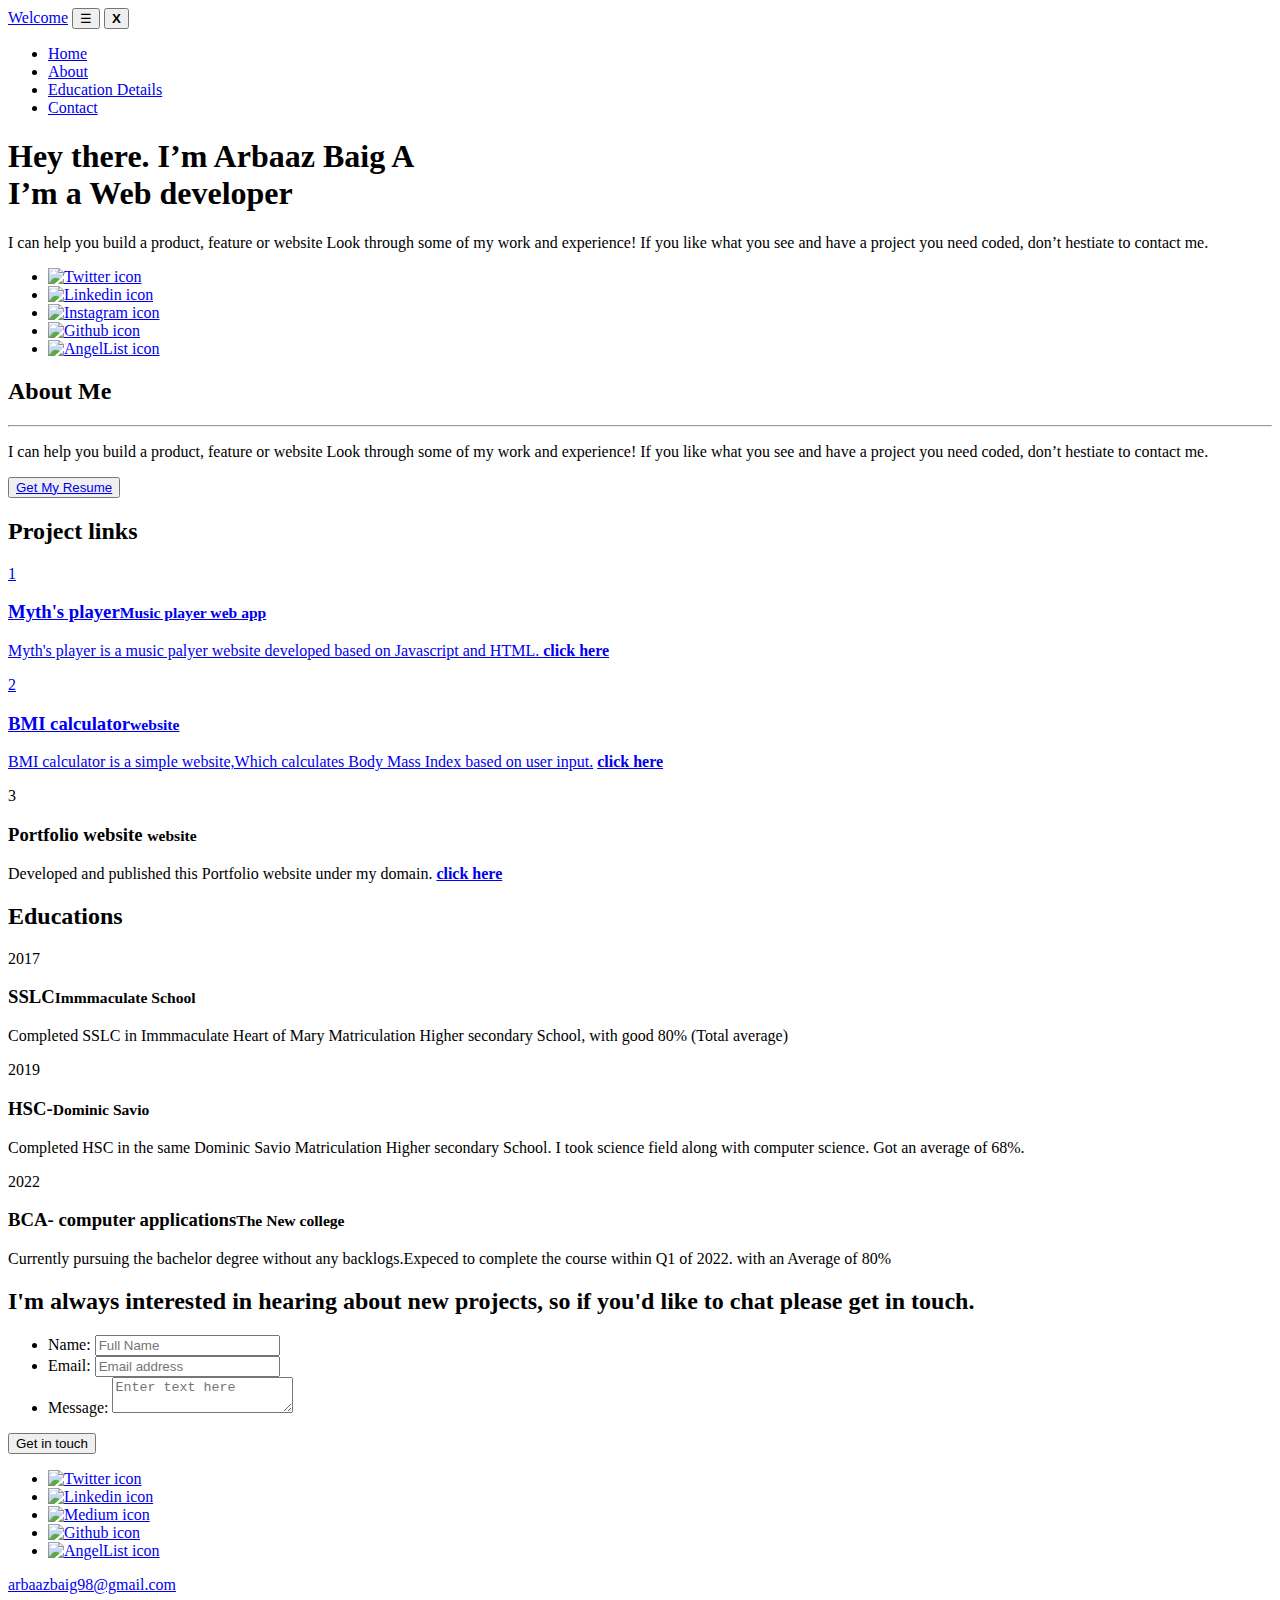
==== commit 35e739e0: "Add files via upload" ====
--- a/index.html
+++ b/index.html
@@ -109,7 +109,7 @@
                         <div class="timeline">
                             <div class="timeline-wrapper">
                                 <div class="timeline-yr">
-                                    <a class="projectlink" href="https://kingslayerarbaaz.github.io/Music-Library/">
+                                    <a class="projectlink" href="http://arbaazbaig.me/Crime-Report-System/">
                                         <span>1</span>
                                 </div>
                                 <div class="timeline-info">
--- a/style.css
+++ b/style.css
@@ -0,0 +1,8 @@
+
+small {
+    color: rgb(255, 1, 1);
+    /* background-color: beige; */
+    border: 1px solid red;
+    border-radius: 2px;
+    padding: 5px;
+    margin: 2px 0 24px;}